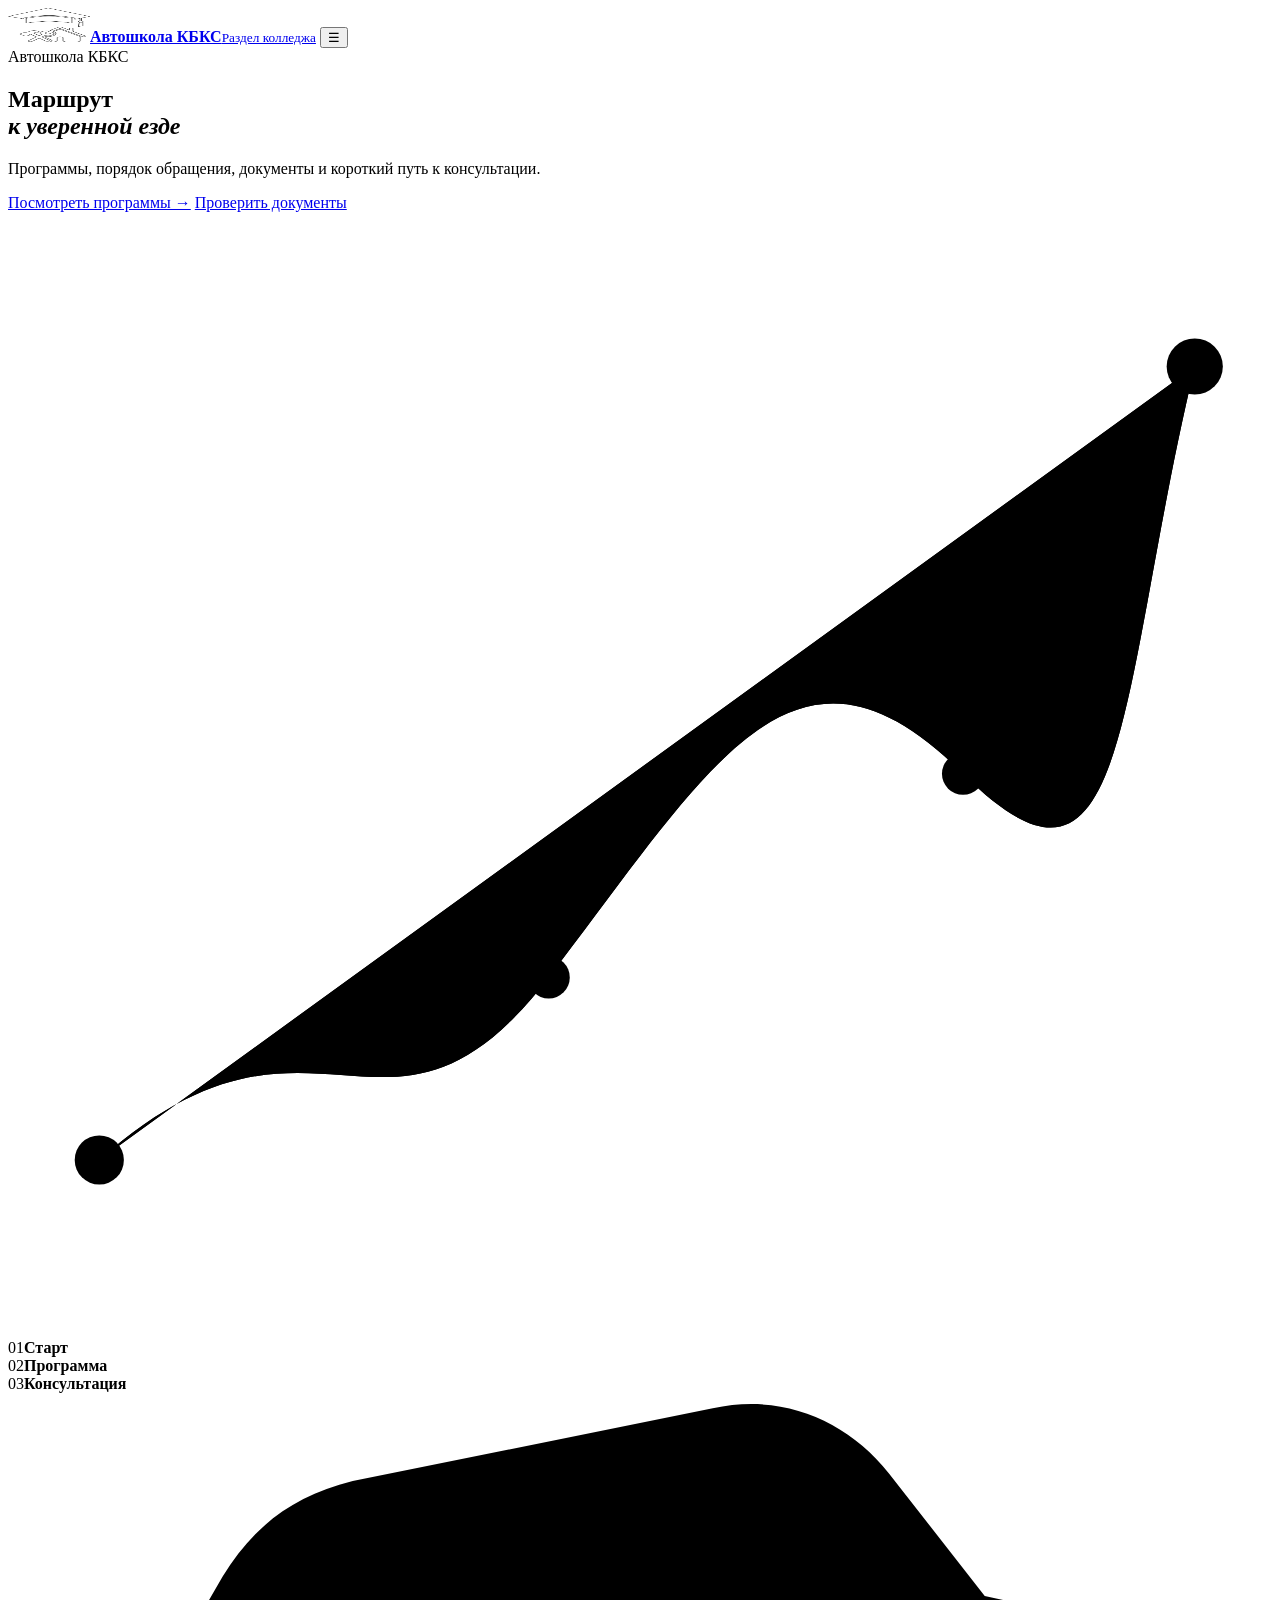
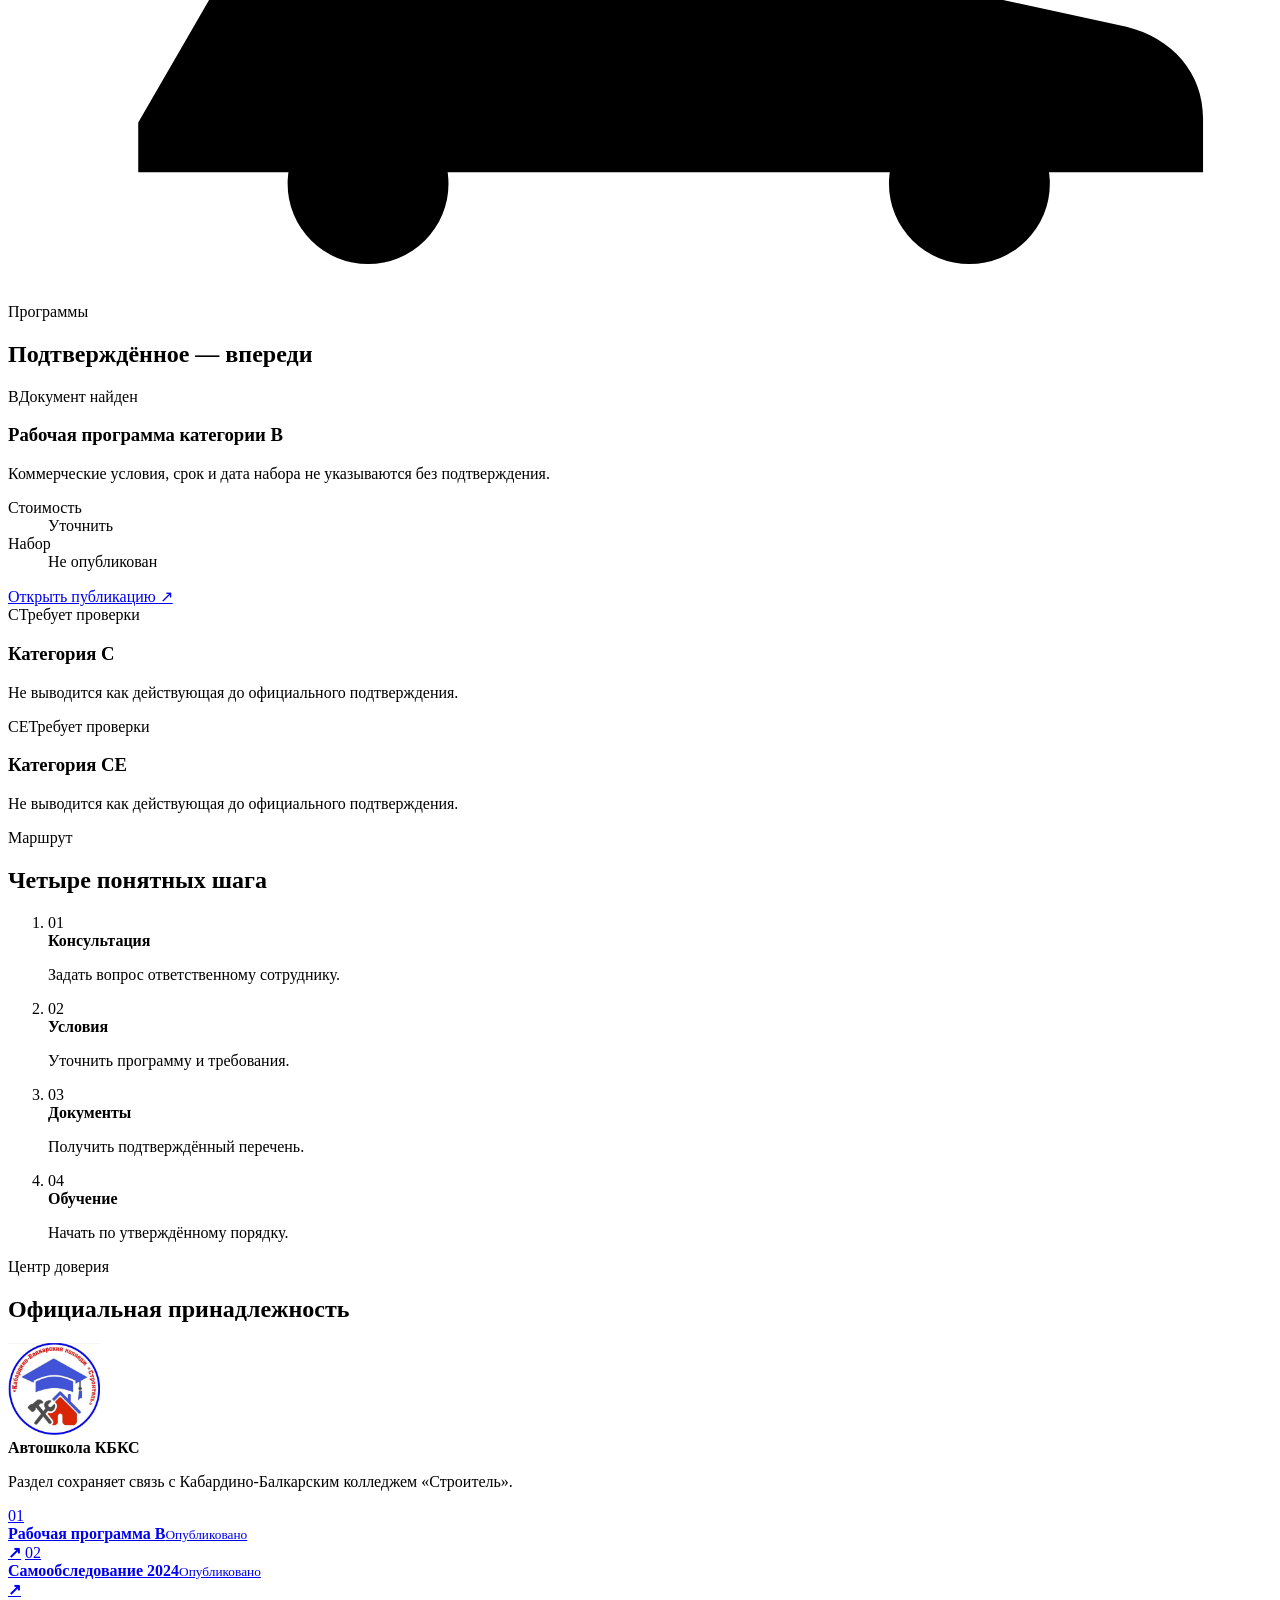
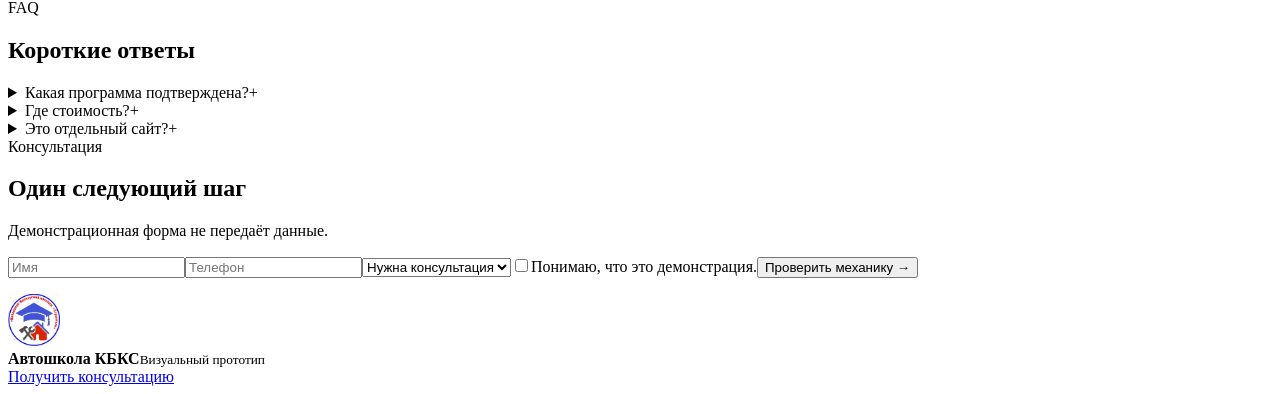
==== docs/concept-v3/mobile.html @ a7b74228 "Add dedicated mobile concept screen" ====
<!doctype html>
<html lang="ru">
<head>
  <meta charset="utf-8">
  <meta name="viewport" content="width=device-width, initial-scale=1">
  <meta name="theme-color" content="#f6f8fc">
  <title>Автошкола КБКС — мобильный экран</title>
  <link rel="icon" href="../assets/brand/kbks-symbol.png" type="image/png">
  <link rel="preconnect" href="https://fonts.googleapis.com">
  <link rel="preconnect" href="https://fonts.gstatic.com" crossorigin>
  <link href="https://fonts.googleapis.com/css2?family=Onest:wght@400;500;600;700;800&display=swap" rel="stylesheet">
  <link rel="stylesheet" href="./styles.css">
  <script src="./app.js" defer></script>
</head>
<body class="mobile-showcase">
  <div class="mobile-page" id="mobile-top">
    <header class="mobile-header">
      <a class="mobile-brand" href="#mobile-top"><img src="../assets/brand/kbks-symbol.png" alt="" width="82" height="34"><span><strong>Автошкола КБКС</strong><small>Раздел колледжа</small></span></a>
      <button class="mobile-menu" type="button" aria-label="Открыть меню" data-mobile-menu>☰</button>
    </header>

    <main>
      <section class="mobile-hero">
        <div class="eyebrow"><span></span> Автошкола КБКС</div>
        <h1>Маршрут<br><em>к уверенной езде</em></h1>
        <p>Программы, порядок обращения, документы и короткий путь к консультации.</p>
        <a class="button button--primary button--large button--full" href="#mobile-programs">Посмотреть программы →</a>
        <a class="mobile-text-link" href="#mobile-trust">Проверить документы</a>

        <div class="mobile-map" aria-label="Декоративная схема маршрута">
          <svg class="mobile-map__route" viewBox="0 0 360 320" aria-hidden="true">
            <path class="route-shadow" d="M26 270 C88 215 108 278 154 218 S224 112 272 160 S316 136 338 44"/>
            <path class="route-line" d="M26 270 C88 215 108 278 154 218 S224 112 272 160 S316 136 338 44"/>
            <circle cx="26" cy="270" r="7"/><circle cx="154" cy="218" r="6"/><circle cx="272" cy="160" r="6"/><circle cx="338" cy="44" r="8"/>
          </svg>
          <article class="mobile-note mobile-note--one"><span>01</span><strong>Старт</strong></article>
          <article class="mobile-note mobile-note--two"><span>02</span><strong>Программа</strong></article>
          <article class="mobile-note mobile-note--three"><span>03</span><strong>Консультация</strong></article>
          <div class="mobile-car"><svg viewBox="0 0 330 132"><path d="M34 86 56 48c8-13 18-21 34-25l94-19c18-4 35 3 46 17l25 32 37 8c12 3 20 12 20 24v14H34Z"/><path d="M75 48h135l-20-25c-6-7-14-10-23-8l-68 14c-10 2-18 8-24 19Z"/><circle cx="94" cy="102" r="21"/><circle cx="251" cy="102" r="21"/><path d="M115 102h115M34 86h40M270 86h42"/></svg></div>
        </div>
      </section>

      <section class="mobile-section" id="mobile-programs">
        <span class="kicker">Программы</span><h2>Подтверждённое — впереди</h2>
        <article class="mobile-program mobile-program--featured"><div><span class="program-code">B</span><span class="status status--ok">Документ найден</span></div><h3>Рабочая программа категории B</h3><p>Коммерческие условия, срок и дата набора не указываются без подтверждения.</p><dl><div><dt>Стоимость</dt><dd>Уточнить</dd></div><div><dt>Набор</dt><dd>Не опубликован</dd></div></dl><a href="https://kb-ks.ru/2024/12/24/%D0%B0%D0%B2%D1%82%D0%BE%D1%88%D0%BA%D0%BE%D0%BB%D0%B0/" target="_blank" rel="noopener noreferrer">Открыть публикацию ↗</a></article>
        <article class="mobile-program"><div><span class="program-code program-code--muted">C</span><span class="status status--pending">Требует проверки</span></div><h3>Категория C</h3><p>Не выводится как действующая до официального подтверждения.</p></article>
        <article class="mobile-program"><div><span class="program-code program-code--muted">CE</span><span class="status status--pending">Требует проверки</span></div><h3>Категория CE</h3><p>Не выводится как действующая до официального подтверждения.</p></article>
      </section>

      <section class="mobile-section mobile-route" id="mobile-route">
        <span class="kicker">Маршрут</span><h2>Четыре понятных шага</h2>
        <ol><li><span>01</span><div><strong>Консультация</strong><p>Задать вопрос ответственному сотруднику.</p></div></li><li><span>02</span><div><strong>Условия</strong><p>Уточнить программу и требования.</p></div></li><li><span>03</span><div><strong>Документы</strong><p>Получить подтверждённый перечень.</p></div></li><li><span>04</span><div><strong>Обучение</strong><p>Начать по утверждённому порядку.</p></div></li></ol>
      </section>

      <section class="mobile-section" id="mobile-trust">
        <span class="kicker">Центр доверия</span><h2>Официальная принадлежность</h2>
        <article class="mobile-identity"><img src="../assets/brand/kbks-emblem.png" alt="Эмблема колледжа" width="92" height="92"><div><strong>Автошкола КБКС</strong><p>Раздел сохраняет связь с Кабардино-Балкарским колледжем «Строитель».</p></div></article>
        <a class="mobile-document" href="https://kb-ks.ru/2024/12/24/%D0%B0%D0%B2%D1%82%D0%BE%D1%88%D0%BA%D0%BE%D0%BB%D0%B0/" target="_blank" rel="noopener noreferrer"><span>01</span><div><strong>Рабочая программа B</strong><small>Опубликовано</small></div><b>↗</b></a>
        <a class="mobile-document" href="https://kb-ks.ru/2024/12/24/%D0%B0%D0%B2%D1%82%D0%BE%D1%88%D0%BA%D0%BE%D0%BB%D0%B0/" target="_blank" rel="noopener noreferrer"><span>02</span><div><strong>Самообследование 2024</strong><small>Опубликовано</small></div><b>↗</b></a>
      </section>

      <section class="mobile-section mobile-faq"><span class="kicker">FAQ</span><h2>Короткие ответы</h2><details><summary>Какая программа подтверждена?<span>+</span></summary><p>Публично найдена рабочая программа категории B.</p></details><details><summary>Где стоимость?<span>+</span></summary><p>Она появится после официального подтверждения.</p></details><details><summary>Это отдельный сайт?<span>+</span></summary><p>Нет, раздел проектируется внутри kb-ks.ru.</p></details></section>

      <section class="mobile-contact" id="mobile-contact"><span class="kicker kicker--light">Консультация</span><h2>Один следующий шаг</h2><p>Демонстрационная форма не передаёт данные.</p><form data-demo-form><input type="text" placeholder="Имя" required><input type="tel" placeholder="Телефон" required><select><option>Нужна консультация</option><option>Категория B</option></select><label class="consent"><input type="checkbox" required><span>Понимаю, что это демонстрация.</span></label><button class="button button--white button--full" type="submit">Проверить механику →</button><p class="form-message" data-form-message></p></form></section>
    </main>

    <footer class="mobile-footer"><img src="../assets/brand/kbks-emblem.png" alt="" width="52" height="52"><div><strong>Автошкола КБКС</strong><small>Визуальный прототип</small></div></footer>
    <a class="mobile-sticky-cta" href="#mobile-contact">Получить консультацию</a>
  </div>
</body>
</html>
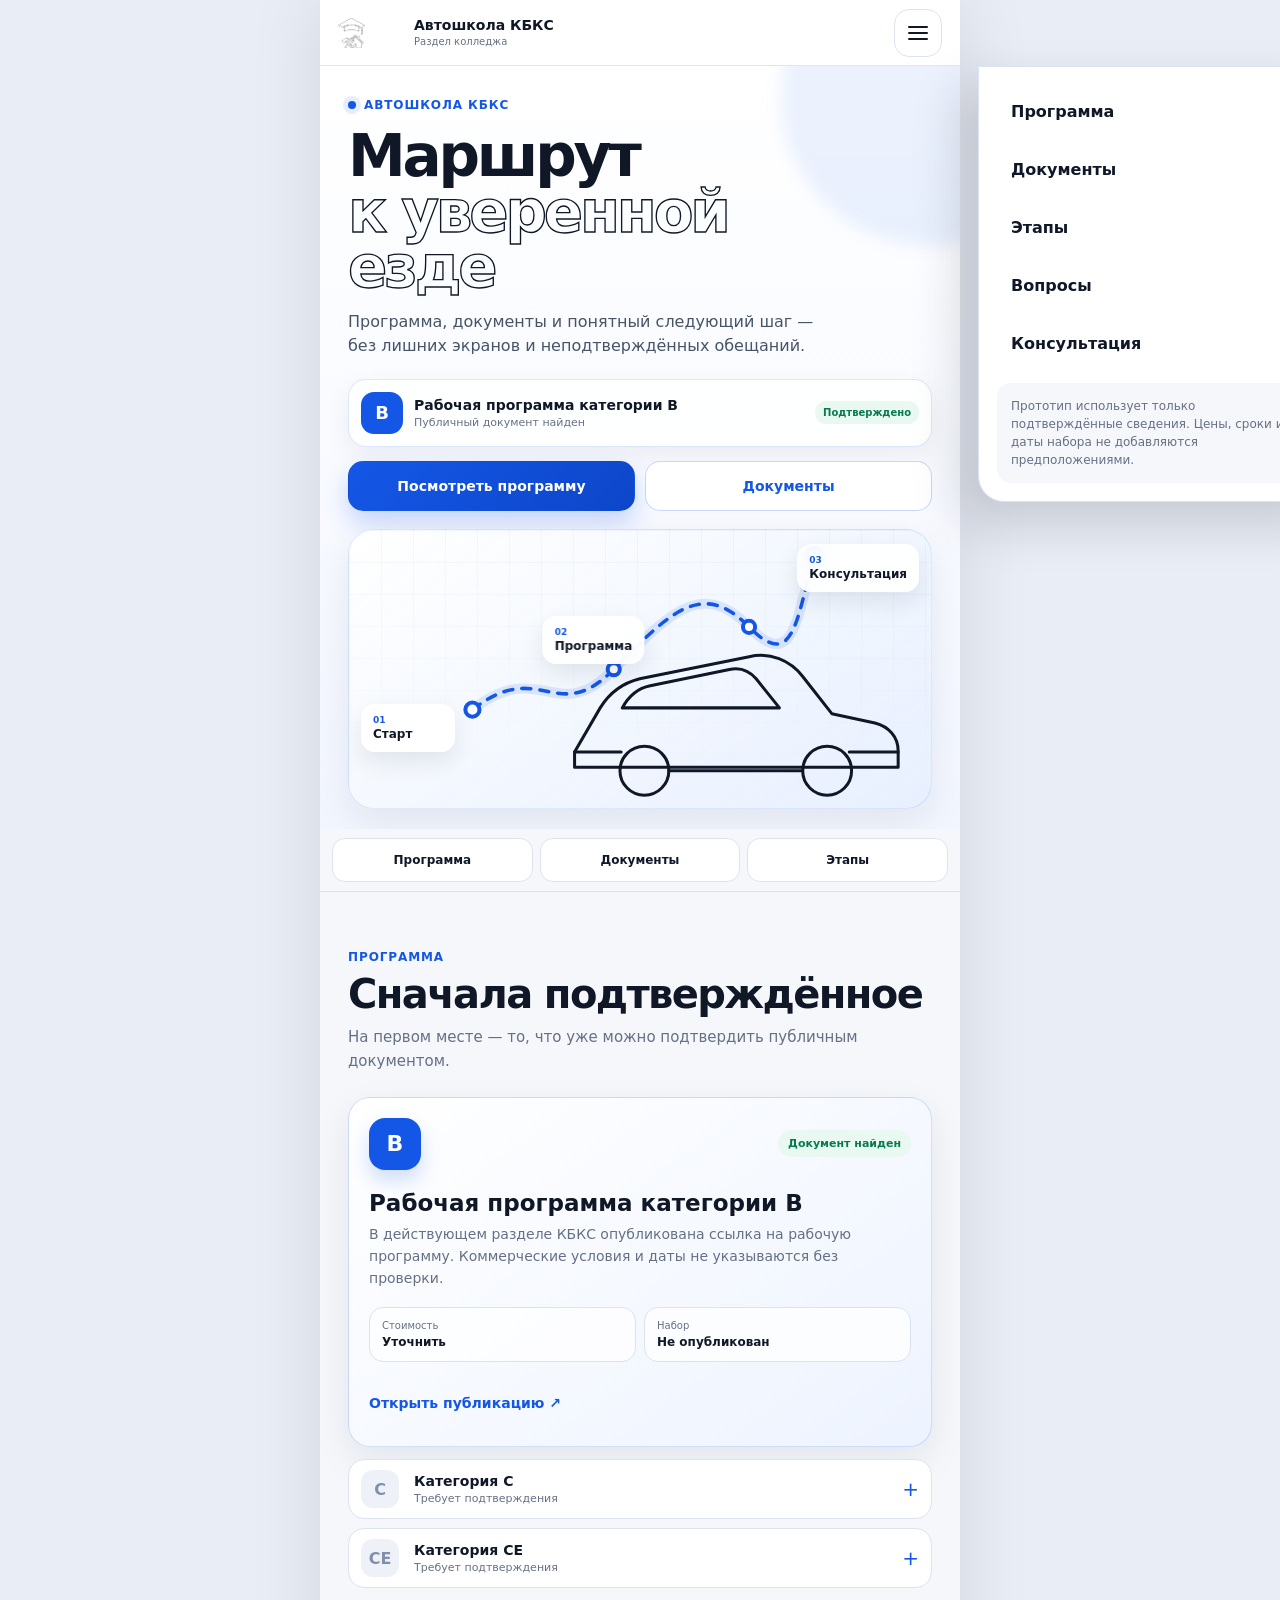
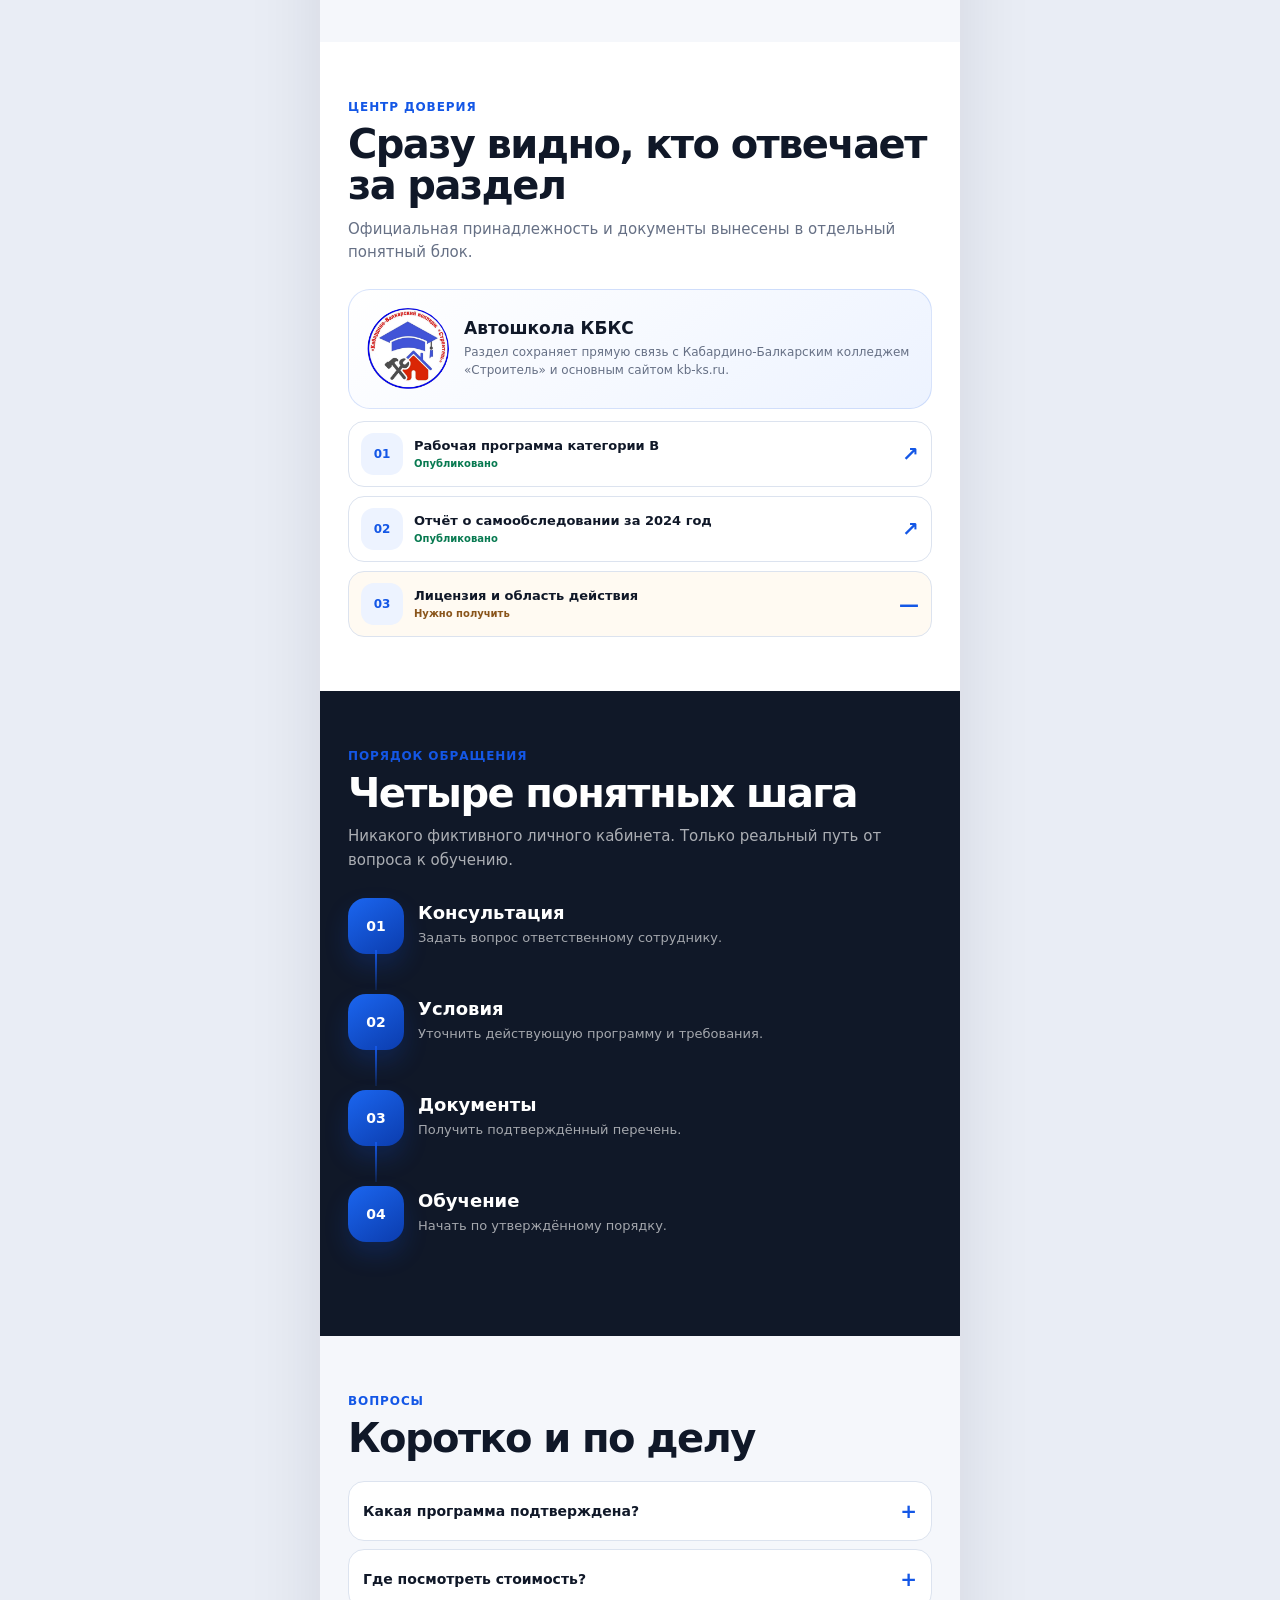
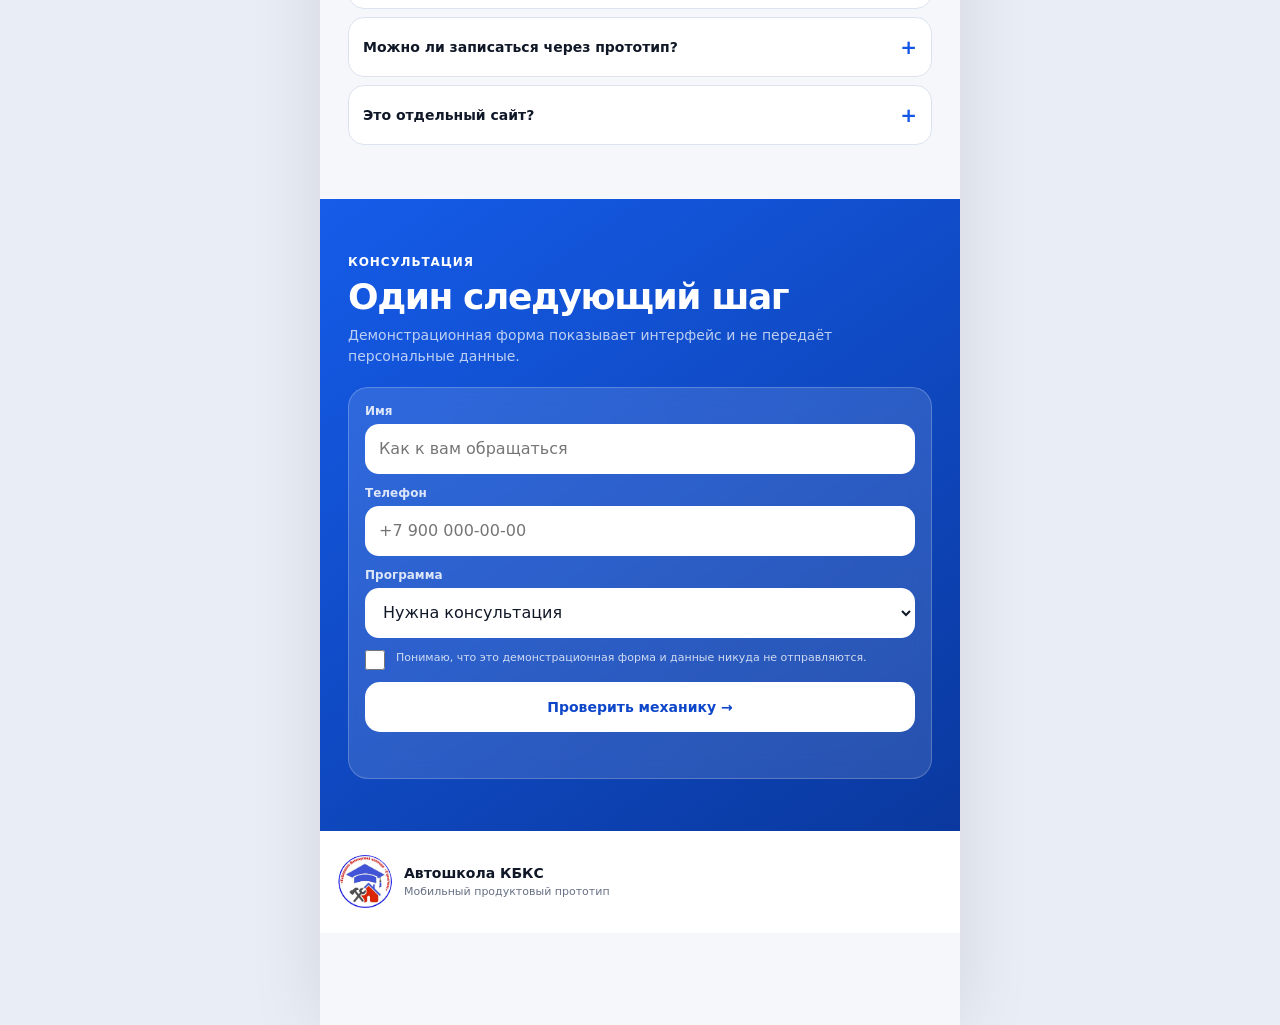
==== commit 18213efb: "Rebuild mobile screen as primary user experience" ====
--- a/docs/concept-v3/mobile.html
+++ b/docs/concept-v3/mobile.html
@@ -2,70 +2,247 @@
 <html lang="ru">
 <head>
   <meta charset="utf-8">
-  <meta name="viewport" content="width=device-width, initial-scale=1">
-  <meta name="theme-color" content="#f6f8fc">
-  <title>Автошкола КБКС — мобильный экран</title>
+  <meta name="viewport" content="width=device-width, initial-scale=1, viewport-fit=cover">
+  <meta name="theme-color" content="#ffffff">
+  <meta name="description" content="Мобильный концепт раздела Автошкола КБКС: программа категории B, документы и путь к консультации.">
+  <title>Автошкола КБКС — мобильная версия</title>
   <link rel="icon" href="../assets/brand/kbks-symbol.png" type="image/png">
   <link rel="preconnect" href="https://fonts.googleapis.com">
   <link rel="preconnect" href="https://fonts.gstatic.com" crossorigin>
   <link href="https://fonts.googleapis.com/css2?family=Onest:wght@400;500;600;700;800&display=swap" rel="stylesheet">
-  <link rel="stylesheet" href="./styles.css">
-  <script src="./app.js" defer></script>
+  <link rel="stylesheet" href="./mobile-first.css">
+  <script src="./mobile-first.js" defer></script>
 </head>
 <body class="mobile-showcase">
-  <div class="mobile-page" id="mobile-top">
-    <header class="mobile-header">
-      <a class="mobile-brand" href="#mobile-top"><img src="../assets/brand/kbks-symbol.png" alt="" width="82" height="34"><span><strong>Автошкола КБКС</strong><small>Раздел колледжа</small></span></a>
-      <button class="mobile-menu" type="button" aria-label="Открыть меню" data-mobile-menu>☰</button>
+  <a class="mf-skip" href="#mf-content">Перейти к содержанию</a>
+
+  <div class="mf-shell" id="mf-top">
+    <header class="mf-header">
+      <a class="mf-brand" href="#mf-top" aria-label="Автошкола КБКС — наверх">
+        <img src="../assets/brand/kbks-symbol.png" alt="" width="66" height="30">
+        <span>
+          <strong>Автошкола КБКС</strong>
+          <small>Раздел колледжа</small>
+        </span>
+      </a>
+
+      <button class="mf-menu-button" type="button" aria-expanded="false" aria-controls="mf-drawer" aria-label="Открыть меню" data-mf-menu-button>
+        <i aria-hidden="true"></i>
+      </button>
     </header>
 
-    <main>
-      <section class="mobile-hero">
-        <div class="eyebrow"><span></span> Автошкола КБКС</div>
-        <h1>Маршрут<br><em>к уверенной езде</em></h1>
-        <p>Программы, порядок обращения, документы и короткий путь к консультации.</p>
-        <a class="button button--primary button--large button--full" href="#mobile-programs">Посмотреть программы →</a>
-        <a class="mobile-text-link" href="#mobile-trust">Проверить документы</a>
-
-        <div class="mobile-map" aria-label="Декоративная схема маршрута">
-          <svg class="mobile-map__route" viewBox="0 0 360 320" aria-hidden="true">
-            <path class="route-shadow" d="M26 270 C88 215 108 278 154 218 S224 112 272 160 S316 136 338 44"/>
-            <path class="route-line" d="M26 270 C88 215 108 278 154 218 S224 112 272 160 S316 136 338 44"/>
-            <circle cx="26" cy="270" r="7"/><circle cx="154" cy="218" r="6"/><circle cx="272" cy="160" r="6"/><circle cx="338" cy="44" r="8"/>
+    <div class="mf-drawer-backdrop" data-mf-backdrop></div>
+    <aside class="mf-drawer" id="mf-drawer" aria-hidden="true" data-mf-drawer>
+      <nav aria-label="Навигация мобильной версии">
+        <a href="#mf-programs">Программа</a>
+        <a href="#mf-trust">Документы</a>
+        <a href="#mf-route">Этапы</a>
+        <a href="#mf-faq">Вопросы</a>
+        <a href="#mf-contact">Консультация</a>
+      </nav>
+      <p class="mf-drawer__note">Прототип использует только подтверждённые сведения. Цены, сроки и даты набора не добавляются предположениями.</p>
+    </aside>
+
+    <main class="mf-main" id="mf-content">
+      <section class="mf-hero" aria-labelledby="mf-hero-title" data-mf-hero>
+        <div class="mf-eyebrow">Автошкола КБКС</div>
+        <h1 id="mf-hero-title">Маршрут<br><span>к уверенной езде</span></h1>
+        <p class="mf-hero__lead">Программа, документы и понятный следующий шаг — без лишних экранов и неподтверждённых обещаний.</p>
+
+        <article class="mf-confirmed" aria-label="Подтверждённая программа">
+          <span class="mf-confirmed__code">B</span>
+          <div>
+            <strong>Рабочая программа категории B</strong>
+            <small>Публичный документ найден</small>
+          </div>
+          <span class="mf-confirmed__status">Подтверждено</span>
+        </article>
+
+        <div class="mf-actions">
+          <a class="mf-button mf-button--primary" href="#mf-programs">Посмотреть программу</a>
+          <a class="mf-button mf-button--secondary" href="#mf-trust">Документы</a>
+        </div>
+
+        <div class="mf-visual" aria-label="Декоративная схема маршрута">
+          <svg class="mf-visual__route" viewBox="0 0 380 210" role="img" aria-label="Маршрут от старта к консультации">
+            <path class="mf-route-shadow" d="M24 174 C92 121 107 192 164 134 S252 45 298 92 S345 79 363 22"/>
+            <path class="mf-route-line" d="M24 174 C92 121 107 192 164 134 S252 45 298 92 S345 79 363 22"/>
+            <circle cx="24" cy="174" r="7"/>
+            <circle cx="164" cy="134" r="6"/>
+            <circle cx="298" cy="92" r="6"/>
+            <circle cx="363" cy="22" r="8"/>
           </svg>
-          <article class="mobile-note mobile-note--one"><span>01</span><strong>Старт</strong></article>
-          <article class="mobile-note mobile-note--two"><span>02</span><strong>Программа</strong></article>
-          <article class="mobile-note mobile-note--three"><span>03</span><strong>Консультация</strong></article>
-          <div class="mobile-car"><svg viewBox="0 0 330 132"><path d="M34 86 56 48c8-13 18-21 34-25l94-19c18-4 35 3 46 17l25 32 37 8c12 3 20 12 20 24v14H34Z"/><path d="M75 48h135l-20-25c-6-7-14-10-23-8l-68 14c-10 2-18 8-24 19Z"/><circle cx="94" cy="102" r="21"/><circle cx="251" cy="102" r="21"/><path d="M115 102h115M34 86h40M270 86h42"/></svg></div>
-        </div>
-      </section>
-
-      <section class="mobile-section" id="mobile-programs">
-        <span class="kicker">Программы</span><h2>Подтверждённое — впереди</h2>
-        <article class="mobile-program mobile-program--featured"><div><span class="program-code">B</span><span class="status status--ok">Документ найден</span></div><h3>Рабочая программа категории B</h3><p>Коммерческие условия, срок и дата набора не указываются без подтверждения.</p><dl><div><dt>Стоимость</dt><dd>Уточнить</dd></div><div><dt>Набор</dt><dd>Не опубликован</dd></div></dl><a href="https://kb-ks.ru/2024/12/24/%D0%B0%D0%B2%D1%82%D0%BE%D1%88%D0%BA%D0%BE%D0%BB%D0%B0/" target="_blank" rel="noopener noreferrer">Открыть публикацию ↗</a></article>
-        <article class="mobile-program"><div><span class="program-code program-code--muted">C</span><span class="status status--pending">Требует проверки</span></div><h3>Категория C</h3><p>Не выводится как действующая до официального подтверждения.</p></article>
-        <article class="mobile-program"><div><span class="program-code program-code--muted">CE</span><span class="status status--pending">Требует проверки</span></div><h3>Категория CE</h3><p>Не выводится как действующая до официального подтверждения.</p></article>
-      </section>
-
-      <section class="mobile-section mobile-route" id="mobile-route">
-        <span class="kicker">Маршрут</span><h2>Четыре понятных шага</h2>
-        <ol><li><span>01</span><div><strong>Консультация</strong><p>Задать вопрос ответственному сотруднику.</p></div></li><li><span>02</span><div><strong>Условия</strong><p>Уточнить программу и требования.</p></div></li><li><span>03</span><div><strong>Документы</strong><p>Получить подтверждённый перечень.</p></div></li><li><span>04</span><div><strong>Обучение</strong><p>Начать по утверждённому порядку.</p></div></li></ol>
-      </section>
-
-      <section class="mobile-section" id="mobile-trust">
-        <span class="kicker">Центр доверия</span><h2>Официальная принадлежность</h2>
-        <article class="mobile-identity"><img src="../assets/brand/kbks-emblem.png" alt="Эмблема колледжа" width="92" height="92"><div><strong>Автошкола КБКС</strong><p>Раздел сохраняет связь с Кабардино-Балкарским колледжем «Строитель».</p></div></article>
-        <a class="mobile-document" href="https://kb-ks.ru/2024/12/24/%D0%B0%D0%B2%D1%82%D0%BE%D1%88%D0%BA%D0%BE%D0%BB%D0%B0/" target="_blank" rel="noopener noreferrer"><span>01</span><div><strong>Рабочая программа B</strong><small>Опубликовано</small></div><b>↗</b></a>
-        <a class="mobile-document" href="https://kb-ks.ru/2024/12/24/%D0%B0%D0%B2%D1%82%D0%BE%D1%88%D0%BA%D0%BE%D0%BB%D0%B0/" target="_blank" rel="noopener noreferrer"><span>02</span><div><strong>Самообследование 2024</strong><small>Опубликовано</small></div><b>↗</b></a>
-      </section>
-
-      <section class="mobile-section mobile-faq"><span class="kicker">FAQ</span><h2>Короткие ответы</h2><details><summary>Какая программа подтверждена?<span>+</span></summary><p>Публично найдена рабочая программа категории B.</p></details><details><summary>Где стоимость?<span>+</span></summary><p>Она появится после официального подтверждения.</p></details><details><summary>Это отдельный сайт?<span>+</span></summary><p>Нет, раздел проектируется внутри kb-ks.ru.</p></details></section>
-
-      <section class="mobile-contact" id="mobile-contact"><span class="kicker kicker--light">Консультация</span><h2>Один следующий шаг</h2><p>Демонстрационная форма не передаёт данные.</p><form data-demo-form><input type="text" placeholder="Имя" required><input type="tel" placeholder="Телефон" required><select><option>Нужна консультация</option><option>Категория B</option></select><label class="consent"><input type="checkbox" required><span>Понимаю, что это демонстрация.</span></label><button class="button button--white button--full" type="submit">Проверить механику →</button><p class="form-message" data-form-message></p></form></section>
+
+          <article class="mf-note mf-note--one"><span>01</span><strong>Старт</strong></article>
+          <article class="mf-note mf-note--two"><span>02</span><strong>Программа</strong></article>
+          <article class="mf-note mf-note--three"><span>03</span><strong>Консультация</strong></article>
+
+          <div class="mf-car" aria-label="Декоративный силуэт автомобиля, не изображение реального автопарка">
+            <svg viewBox="0 0 330 132" role="img">
+              <path d="M34 86 56 48c8-13 18-21 34-25l94-19c18-4 35 3 46 17l25 32 37 8c12 3 20 12 20 24v14H34Z"/>
+              <path d="M75 48h135l-20-25c-6-7-14-10-23-8l-68 14c-10 2-18 8-24 19Z"/>
+              <circle cx="94" cy="102" r="21"/>
+              <circle cx="251" cy="102" r="21"/>
+              <path d="M115 102h115M34 86h40M270 86h42"/>
+            </svg>
+          </div>
+        </div>
+      </section>
+
+      <nav class="mf-quick-nav" aria-label="Быстрые разделы">
+        <a href="#mf-programs">Программа</a>
+        <a href="#mf-trust">Документы</a>
+        <a href="#mf-route">Этапы</a>
+      </nav>
+
+      <section class="mf-section" id="mf-programs" aria-labelledby="mf-programs-title">
+        <span class="mf-kicker">Программа</span>
+        <h2 id="mf-programs-title">Сначала подтверждённое</h2>
+        <p class="mf-section__intro">На первом месте — то, что уже можно подтвердить публичным документом.</p>
+
+        <article class="mf-program-card">
+          <div class="mf-program-card__top">
+            <span class="mf-program-code">B</span>
+            <span class="mf-status mf-status--ok">Документ найден</span>
+          </div>
+          <h3>Рабочая программа категории B</h3>
+          <p>В действующем разделе КБКС опубликована ссылка на рабочую программу. Коммерческие условия и даты не указываются без проверки.</p>
+
+          <div class="mf-facts">
+            <div><span>Стоимость</span><strong>Уточнить</strong></div>
+            <div><span>Набор</span><strong>Не опубликован</strong></div>
+          </div>
+
+          <a class="mf-text-link" href="https://kb-ks.ru/2024/12/24/%D0%B0%D0%B2%D1%82%D0%BE%D1%88%D0%BA%D0%BE%D0%BB%D0%B0/" target="_blank" rel="noopener noreferrer">Открыть публикацию&nbsp;↗</a>
+        </article>
+
+        <div class="mf-pending-list" aria-label="Категории, требующие подтверждения">
+          <details>
+            <summary>
+              <b>C</b>
+              <span><strong>Категория C</strong><small>Требует подтверждения</small></span>
+            </summary>
+            <p>Не выводится как действующая программа до официальной проверки.</p>
+          </details>
+          <details>
+            <summary>
+              <b>CE</b>
+              <span><strong>Категория CE</strong><small>Требует подтверждения</small></span>
+            </summary>
+            <p>Не выводится как действующая программа до официальной проверки.</p>
+          </details>
+        </div>
+      </section>
+
+      <section class="mf-section mf-section--white" id="mf-trust" aria-labelledby="mf-trust-title">
+        <span class="mf-kicker">Центр доверия</span>
+        <h2 id="mf-trust-title">Сразу видно, кто отвечает за раздел</h2>
+        <p class="mf-section__intro">Официальная принадлежность и документы вынесены в отдельный понятный блок.</p>
+
+        <article class="mf-identity">
+          <img src="../assets/brand/kbks-emblem.png" alt="Эмблема Кабардино-Балкарского колледжа «Строитель»" width="82" height="82">
+          <div>
+            <strong>Автошкола КБКС</strong>
+            <p>Раздел сохраняет прямую связь с Кабардино-Балкарским колледжем «Строитель» и основным сайтом kb-ks.ru.</p>
+          </div>
+        </article>
+
+        <div class="mf-documents">
+          <a class="mf-document" href="https://kb-ks.ru/2024/12/24/%D0%B0%D0%B2%D1%82%D0%BE%D1%88%D0%BA%D0%BE%D0%BB%D0%B0/" target="_blank" rel="noopener noreferrer">
+            <span>01</span>
+            <div><strong>Рабочая программа категории B</strong><small>Опубликовано</small></div>
+            <b>↗</b>
+          </a>
+          <a class="mf-document" href="https://kb-ks.ru/2024/12/24/%D0%B0%D0%B2%D1%82%D0%BE%D1%88%D0%BA%D0%BE%D0%BB%D0%B0/" target="_blank" rel="noopener noreferrer">
+            <span>02</span>
+            <div><strong>Отчёт о самообследовании за 2024 год</strong><small>Опубликовано</small></div>
+            <b>↗</b>
+          </a>
+          <article class="mf-document mf-document--pending">
+            <span>03</span>
+            <div><strong>Лицензия и область действия</strong><small>Нужно получить</small></div>
+            <b>—</b>
+          </article>
+        </div>
+      </section>
+
+      <section class="mf-section mf-section--dark" id="mf-route" aria-labelledby="mf-route-title">
+        <span class="mf-kicker">Порядок обращения</span>
+        <h2 id="mf-route-title">Четыре понятных шага</h2>
+        <p class="mf-section__intro">Никакого фиктивного личного кабинета. Только реальный путь от вопроса к обучению.</p>
+
+        <ol class="mf-steps">
+          <li><span>01</span><div><strong>Консультация</strong><p>Задать вопрос ответственному сотруднику.</p></div></li>
+          <li><span>02</span><div><strong>Условия</strong><p>Уточнить действующую программу и требования.</p></div></li>
+          <li><span>03</span><div><strong>Документы</strong><p>Получить подтверждённый перечень.</p></div></li>
+          <li><span>04</span><div><strong>Обучение</strong><p>Начать по утверждённому порядку.</p></div></li>
+        </ol>
+      </section>
+
+      <section class="mf-section" id="mf-faq" aria-labelledby="mf-faq-title">
+        <span class="mf-kicker">Вопросы</span>
+        <h2 id="mf-faq-title">Коротко и по делу</h2>
+
+        <div class="mf-faq">
+          <details>
+            <summary>Какая программа подтверждена?</summary>
+            <p>На публичной странице найдена рабочая программа категории B.</p>
+          </details>
+          <details>
+            <summary>Где посмотреть стоимость?</summary>
+            <p>Она появится только после подтверждения ответственным сотрудником или бухгалтерией.</p>
+          </details>
+          <details>
+            <summary>Можно ли записаться через прототип?</summary>
+            <p>Нет. Сейчас форма показывает только будущую механику интерфейса.</p>
+          </details>
+          <details>
+            <summary>Это отдельный сайт?</summary>
+            <p>Нет. Раздел проектируется внутри kb-ks.ru и сохраняет принадлежность КБКС.</p>
+          </details>
+        </div>
+      </section>
+
+      <section class="mf-contact" id="mf-contact" aria-labelledby="mf-contact-title">
+        <span class="mf-kicker" style="color:#fff">Консультация</span>
+        <h2 id="mf-contact-title">Один следующий шаг</h2>
+        <p>Демонстрационная форма показывает интерфейс и не передаёт персональные данные.</p>
+
+        <form class="mf-form" data-mf-form novalidate>
+          <div class="mf-field">
+            <label for="mf-name">Имя</label>
+            <input id="mf-name" name="name" type="text" autocomplete="name" placeholder="Как к вам обращаться" required>
+          </div>
+          <div class="mf-field">
+            <label for="mf-phone">Телефон</label>
+            <input id="mf-phone" name="phone" type="tel" inputmode="tel" autocomplete="tel" placeholder="+7 900 000-00-00" required>
+          </div>
+          <div class="mf-field">
+            <label for="mf-program">Программа</label>
+            <select id="mf-program" name="program">
+              <option value="consultation">Нужна консультация</option>
+              <option value="b">Категория B</option>
+            </select>
+          </div>
+          <label class="mf-consent">
+            <input type="checkbox" required>
+            <span>Понимаю, что это демонстрационная форма и данные никуда не отправляются.</span>
+          </label>
+          <button class="mf-button mf-button--light mf-button--full" type="submit">Проверить механику&nbsp;→</button>
+          <p class="mf-form-message" role="status" aria-live="polite" data-mf-form-message></p>
+        </form>
+      </section>
     </main>
 
-    <footer class="mobile-footer"><img src="../assets/brand/kbks-emblem.png" alt="" width="52" height="52"><div><strong>Автошкола КБКС</strong><small>Визуальный прототип</small></div></footer>
-    <a class="mobile-sticky-cta" href="#mobile-contact">Получить консультацию</a>
+    <footer class="mf-footer">
+      <img src="../assets/brand/kbks-emblem.png" alt="" width="54" height="54">
+      <div>
+        <strong>Автошкола КБКС</strong>
+        <small>Мобильный продуктовый прототип</small>
+      </div>
+    </footer>
+
+    <a class="mf-sticky-cta is-hidden" href="#mf-contact" data-mf-sticky-cta>Получить консультацию</a>
   </div>
 </body>
 </html>
--- a/docs/concept-v3/mobile-first.css
+++ b/docs/concept-v3/mobile-first.css
@@ -0,0 +1,518 @@
+:root {
+  --mf-blue: #1457e6;
+  --mf-blue-deep: #0d46c9;
+  --mf-blue-soft: #edf3ff;
+  --mf-ink: #101828;
+  --mf-muted: #667085;
+  --mf-line: #dce3ef;
+  --mf-bg: #f5f7fb;
+  --mf-surface: #ffffff;
+  --mf-ok: #087a51;
+  --mf-ok-bg: #e9f8f1;
+  --mf-warning: #8a551b;
+  --mf-warning-bg: #fff4df;
+  --mf-radius: 22px;
+  --mf-shadow: 0 14px 38px rgba(16, 24, 40, .08);
+}
+
+* { box-sizing: border-box; }
+html { scroll-behavior: smooth; scroll-padding-top: 126px; }
+body.mobile-showcase {
+  margin: 0;
+  color: var(--mf-ink);
+  background: #e9edf5;
+  font-family: Onest, system-ui, -apple-system, BlinkMacSystemFont, "Segoe UI", sans-serif;
+  -webkit-font-smoothing: antialiased;
+}
+body.mf-menu-open { overflow: hidden; }
+a { color: inherit; text-decoration: none; }
+button, input, select { font: inherit; }
+button { color: inherit; }
+img, svg { display: block; max-width: 100%; }
+
+.mf-skip {
+  position: fixed;
+  z-index: 300;
+  top: -100px;
+  left: 16px;
+  padding: 12px 16px;
+  border-radius: 12px;
+  background: #fff;
+  box-shadow: var(--mf-shadow);
+}
+.mf-skip:focus { top: 16px; }
+
+.mf-shell {
+  position: relative;
+  width: min(100%, 640px);
+  min-height: 100vh;
+  margin-inline: auto;
+  padding-bottom: calc(92px + env(safe-area-inset-bottom));
+  overflow: clip;
+  background: var(--mf-bg);
+  box-shadow: 0 0 70px rgba(16, 24, 40, .10);
+}
+
+.mf-header {
+  position: sticky;
+  z-index: 120;
+  top: 0;
+  display: flex;
+  min-height: 66px;
+  align-items: center;
+  justify-content: space-between;
+  gap: 16px;
+  padding: env(safe-area-inset-top) 18px 0;
+  border-bottom: 1px solid rgba(220, 227, 239, .88);
+  background: rgba(255, 255, 255, .93);
+  backdrop-filter: blur(18px);
+}
+.mf-brand {
+  display: inline-flex;
+  min-width: 0;
+  align-items: center;
+  gap: 10px;
+}
+.mf-brand img {
+  width: 66px;
+  height: 30px;
+  flex: 0 0 auto;
+  object-fit: contain;
+  object-position: left center;
+}
+.mf-brand span { display: grid; min-width: 0; line-height: 1.08; }
+.mf-brand strong { font-size: 14px; white-space: nowrap; }
+.mf-brand small { margin-top: 4px; color: var(--mf-muted); font-size: 10px; }
+.mf-menu-button {
+  position: relative;
+  display: grid;
+  width: 48px;
+  height: 48px;
+  flex: 0 0 48px;
+  place-items: center;
+  border: 1px solid var(--mf-line);
+  border-radius: 15px;
+  background: #fff;
+  cursor: pointer;
+}
+.mf-menu-button i,
+.mf-menu-button::before,
+.mf-menu-button::after {
+  position: absolute;
+  width: 20px;
+  height: 2px;
+  border-radius: 999px;
+  background: var(--mf-ink);
+  transition: transform .2s ease, opacity .2s ease;
+  content: "";
+}
+.mf-menu-button::before { transform: translateY(-6px); }
+.mf-menu-button::after { transform: translateY(6px); }
+.mf-menu-button[aria-expanded="true"] i { opacity: 0; }
+.mf-menu-button[aria-expanded="true"]::before { transform: rotate(45deg); }
+.mf-menu-button[aria-expanded="true"]::after { transform: rotate(-45deg); }
+
+.mf-drawer-backdrop {
+  position: fixed;
+  z-index: 125;
+  inset: 0;
+  visibility: hidden;
+  background: rgba(5, 13, 31, .34);
+  opacity: 0;
+  transition: opacity .2s ease, visibility .2s ease;
+}
+.mf-drawer {
+  position: fixed;
+  z-index: 130;
+  top: calc(66px + env(safe-area-inset-top));
+  right: max(0px, calc((100vw - 640px) / 2));
+  width: min(88vw, 360px);
+  max-height: calc(100vh - 78px - env(safe-area-inset-top));
+  padding: 18px;
+  border: 1px solid var(--mf-line);
+  border-radius: 0 0 0 26px;
+  background: #fff;
+  box-shadow: -18px 22px 50px rgba(16, 24, 40, .16);
+  transform: translateX(105%);
+  transition: transform .24s ease;
+}
+.mf-drawer.is-open { transform: translateX(0); }
+.mf-drawer-backdrop.is-open { visibility: visible; opacity: 1; }
+.mf-drawer nav { display: grid; gap: 6px; }
+.mf-drawer nav a {
+  display: flex;
+  min-height: 52px;
+  align-items: center;
+  justify-content: space-between;
+  padding: 0 14px;
+  border-radius: 14px;
+  font-weight: 650;
+}
+.mf-drawer nav a::after { color: var(--mf-blue); content: "→"; }
+.mf-drawer nav a:active { background: var(--mf-blue-soft); }
+.mf-drawer__note {
+  margin: 14px 0 0;
+  padding: 14px;
+  border-radius: 14px;
+  color: var(--mf-muted);
+  background: var(--mf-bg);
+  font-size: 12px;
+  line-height: 1.5;
+}
+
+.mf-main { display: block; }
+.mf-hero {
+  position: relative;
+  padding: 28px 18px 20px;
+  overflow: hidden;
+  background: linear-gradient(180deg, #fff 0%, #f2f6ff 100%);
+}
+.mf-hero::before {
+  position: absolute;
+  top: -120px;
+  right: -120px;
+  width: 300px;
+  height: 300px;
+  border-radius: 50%;
+  background: rgba(20, 87, 230, .08);
+  filter: blur(8px);
+  content: "";
+}
+.mf-eyebrow,
+.mf-kicker {
+  position: relative;
+  display: inline-flex;
+  align-items: center;
+  gap: 8px;
+  color: var(--mf-blue);
+  font-size: 12px;
+  font-weight: 750;
+  letter-spacing: .075em;
+  text-transform: uppercase;
+}
+.mf-eyebrow::before {
+  width: 8px;
+  height: 8px;
+  border-radius: 50%;
+  background: var(--mf-blue);
+  box-shadow: 0 0 0 5px rgba(20, 87, 230, .10);
+  content: "";
+}
+.mf-hero h1 {
+  position: relative;
+  max-width: 520px;
+  margin: 16px 0 14px;
+  font-size: clamp(42px, 12.6vw, 58px);
+  line-height: .96;
+  letter-spacing: -.055em;
+}
+.mf-hero h1 span { color: transparent; -webkit-text-stroke: 1.35px var(--mf-ink); }
+.mf-hero__lead {
+  position: relative;
+  max-width: 490px;
+  margin: 0;
+  color: #475467;
+  font-size: 16px;
+  line-height: 1.52;
+}
+.mf-confirmed {
+  position: relative;
+  display: grid;
+  grid-template-columns: 42px minmax(0, 1fr) auto;
+  align-items: center;
+  gap: 11px;
+  margin: 20px 0 14px;
+  padding: 12px;
+  border: 1px solid rgba(20, 87, 230, .15);
+  border-radius: 18px;
+  background: rgba(255, 255, 255, .84);
+  box-shadow: 0 10px 28px rgba(16, 24, 40, .06);
+}
+.mf-confirmed__code {
+  display: grid;
+  width: 42px;
+  height: 42px;
+  place-items: center;
+  border-radius: 13px;
+  color: #fff;
+  background: var(--mf-blue);
+  font-size: 18px;
+  font-weight: 800;
+}
+.mf-confirmed strong { display: block; font-size: 14px; }
+.mf-confirmed small { display: block; margin-top: 3px; color: var(--mf-muted); font-size: 11px; }
+.mf-confirmed__status {
+  padding: 6px 8px;
+  border-radius: 999px;
+  color: var(--mf-ok);
+  background: var(--mf-ok-bg);
+  font-size: 10px;
+  font-weight: 750;
+  white-space: nowrap;
+}
+.mf-actions { position: relative; display: grid; grid-template-columns: 1fr 1fr; gap: 10px; }
+.mf-button {
+  display: inline-flex;
+  min-height: 50px;
+  align-items: center;
+  justify-content: center;
+  gap: 8px;
+  padding: 0 14px;
+  border: 1px solid transparent;
+  border-radius: 15px;
+  font-size: 14px;
+  font-weight: 700;
+  text-align: center;
+}
+.mf-button--primary {
+  color: #fff;
+  background: linear-gradient(135deg, var(--mf-blue), var(--mf-blue-deep));
+  box-shadow: 0 12px 24px rgba(20, 87, 230, .22);
+}
+.mf-button--secondary { color: var(--mf-blue); border-color: rgba(20, 87, 230, .24); background: #fff; }
+.mf-button--light { color: var(--mf-blue-deep); background: #fff; }
+.mf-button--full { width: 100%; }
+
+.mf-visual {
+  position: relative;
+  height: 250px;
+  margin-top: 18px;
+  border: 1px solid rgba(20, 87, 230, .12);
+  border-radius: 26px;
+  overflow: hidden;
+  background: linear-gradient(145deg, rgba(255, 255, 255, .94), rgba(229, 238, 255, .86));
+  box-shadow: var(--mf-shadow);
+}
+.mf-visual::before {
+  position: absolute;
+  inset: 0;
+  background-image: linear-gradient(rgba(20,87,230,.045) 1px, transparent 1px), linear-gradient(90deg, rgba(20,87,230,.045) 1px, transparent 1px);
+  background-size: 32px 32px;
+  mask-image: linear-gradient(to bottom, #000, transparent 96%);
+  content: "";
+}
+.mf-visual__route { position: absolute; inset: 4px 0 auto; width: 100%; height: 190px; }
+.mf-route-shadow, .mf-route-line { fill: none; stroke-linecap: round; }
+.mf-route-shadow { stroke: rgba(20, 87, 230, .12); stroke-width: 10; }
+.mf-route-line { stroke: var(--mf-blue); stroke-width: 3.5; stroke-dasharray: 9 9; animation: mfRoute 16s linear infinite; }
+.mf-visual__route circle { fill: #fff; stroke: var(--mf-blue); stroke-width: 4; }
+.mf-note {
+  position: absolute;
+  z-index: 2;
+  display: grid;
+  gap: 2px;
+  min-width: 94px;
+  padding: 10px 11px;
+  border: 1px solid rgba(255,255,255,.9);
+  border-radius: 14px;
+  background: rgba(255,255,255,.92);
+  box-shadow: 0 10px 24px rgba(16,24,40,.09);
+  backdrop-filter: blur(10px);
+}
+.mf-note span { color: var(--mf-blue); font-size: 9px; font-weight: 800; }
+.mf-note strong { font-size: 12px; }
+.mf-note--one { left: 12px; bottom: 56px; }
+.mf-note--two { left: 42%; top: 86px; transform: translateX(-50%); }
+.mf-note--three { right: 12px; top: 14px; }
+.mf-car {
+  position: absolute;
+  right: 12px;
+  bottom: 2px;
+  width: 71%;
+  color: var(--mf-ink);
+}
+.mf-car svg { fill: none; stroke: currentColor; stroke-width: 2.6; stroke-linecap: round; stroke-linejoin: round; }
+
+.mf-quick-nav {
+  position: sticky;
+  z-index: 100;
+  top: calc(66px + env(safe-area-inset-top));
+  display: grid;
+  grid-template-columns: repeat(3, 1fr);
+  gap: 7px;
+  padding: 9px 12px;
+  border-bottom: 1px solid var(--mf-line);
+  background: rgba(245,247,251,.94);
+  backdrop-filter: blur(14px);
+}
+.mf-quick-nav a {
+  display: grid;
+  min-height: 44px;
+  place-items: center;
+  border: 1px solid var(--mf-line);
+  border-radius: 13px;
+  background: #fff;
+  font-size: 12px;
+  font-weight: 700;
+}
+
+.mf-section { padding: 54px 18px; }
+.mf-section--white { background: #fff; }
+.mf-section--dark { color: #fff; background: var(--mf-ink); }
+.mf-section h2 {
+  margin: 9px 0 12px;
+  font-size: clamp(30px, 9vw, 40px);
+  line-height: 1.02;
+  letter-spacing: -.04em;
+}
+.mf-section__intro { margin: 0 0 24px; color: var(--mf-muted); font-size: 15px; line-height: 1.55; }
+.mf-section--dark .mf-section__intro { color: rgba(255,255,255,.65); }
+
+.mf-program-card {
+  padding: 20px;
+  border: 1px solid rgba(20, 87, 230, .18);
+  border-radius: var(--mf-radius);
+  background: linear-gradient(145deg, #fff, #edf3ff);
+  box-shadow: var(--mf-shadow);
+}
+.mf-program-card__top { display: flex; align-items: center; justify-content: space-between; gap: 10px; }
+.mf-program-code {
+  display: grid;
+  width: 52px;
+  height: 52px;
+  place-items: center;
+  border-radius: 16px;
+  color: #fff;
+  background: var(--mf-blue);
+  font-size: 22px;
+  font-weight: 800;
+  box-shadow: 0 10px 20px rgba(20,87,230,.20);
+}
+.mf-status { display: inline-flex; width: fit-content; padding: 7px 10px; border-radius: 999px; font-size: 11px; font-weight: 750; }
+.mf-status--ok { color: var(--mf-ok); background: var(--mf-ok-bg); }
+.mf-status--pending { color: var(--mf-warning); background: var(--mf-warning-bg); }
+.mf-program-card h3 { margin: 20px 0 8px; font-size: 23px; line-height: 1.15; }
+.mf-program-card > p { margin: 0; color: var(--mf-muted); font-size: 14px; line-height: 1.55; }
+.mf-facts { display: grid; grid-template-columns: 1fr 1fr; gap: 8px; margin: 18px 0; }
+.mf-facts div { padding: 12px; border: 1px solid var(--mf-line); border-radius: 14px; background: rgba(255,255,255,.78); }
+.mf-facts span { display: block; color: var(--mf-muted); font-size: 10px; }
+.mf-facts strong { display: block; margin-top: 4px; font-size: 12px; }
+.mf-text-link { display: inline-flex; min-height: 46px; align-items: center; color: var(--mf-blue); font-size: 14px; font-weight: 750; }
+
+.mf-pending-list { display: grid; gap: 9px; margin-top: 12px; }
+.mf-pending-list details { border: 1px solid var(--mf-line); border-radius: 16px; background: #fff; }
+.mf-pending-list summary {
+  display: grid;
+  min-height: 58px;
+  grid-template-columns: 42px 1fr auto;
+  align-items: center;
+  gap: 11px;
+  padding: 8px 12px;
+  list-style: none;
+  cursor: pointer;
+}
+.mf-pending-list summary::-webkit-details-marker { display: none; }
+.mf-pending-list summary b { display: grid; width: 38px; height: 38px; place-items: center; border-radius: 12px; color: #8090aa; background: #eef2f8; }
+.mf-pending-list summary strong { display: block; font-size: 14px; }
+.mf-pending-list summary small { display: block; margin-top: 3px; color: var(--mf-muted); font-size: 11px; }
+.mf-pending-list summary::after { color: var(--mf-blue); font-size: 20px; content: "+"; }
+.mf-pending-list details[open] summary::after { content: "−"; }
+.mf-pending-list details > p { margin: 0; padding: 0 14px 16px 65px; color: var(--mf-muted); font-size: 13px; line-height: 1.5; }
+
+.mf-identity {
+  display: grid;
+  grid-template-columns: 82px minmax(0, 1fr);
+  gap: 15px;
+  align-items: center;
+  padding: 18px;
+  border: 1px solid rgba(20,87,230,.16);
+  border-radius: var(--mf-radius);
+  background: linear-gradient(145deg, #fff, #edf3ff);
+}
+.mf-identity img { width: 82px; height: 82px; object-fit: contain; border-radius: 50%; background: #fff; }
+.mf-identity strong { display: block; font-size: 17px; }
+.mf-identity p { margin: 6px 0 0; color: var(--mf-muted); font-size: 12px; line-height: 1.45; }
+.mf-documents { display: grid; gap: 9px; margin-top: 12px; }
+.mf-document {
+  display: grid;
+  min-height: 66px;
+  grid-template-columns: 42px minmax(0, 1fr) auto;
+  align-items: center;
+  gap: 11px;
+  padding: 10px 12px;
+  border: 1px solid var(--mf-line);
+  border-radius: 16px;
+  background: #fff;
+}
+.mf-document > span { display: grid; width: 42px; height: 42px; place-items: center; border-radius: 13px; color: var(--mf-blue); background: var(--mf-blue-soft); font-size: 12px; font-weight: 800; }
+.mf-document strong { display: block; font-size: 13px; line-height: 1.3; }
+.mf-document small { display: block; margin-top: 4px; color: var(--mf-ok); font-size: 10px; font-weight: 700; }
+.mf-document b { color: var(--mf-blue); font-size: 20px; }
+.mf-document--pending { background: #fffaf2; }
+.mf-document--pending small { color: var(--mf-warning); }
+
+.mf-steps { display: grid; gap: 0; margin: 26px 0 0; padding: 0; list-style: none; }
+.mf-steps li { position: relative; display: grid; grid-template-columns: 56px 1fr; gap: 14px; min-height: 96px; }
+.mf-steps li:not(:last-child)::after { position: absolute; top: 52px; bottom: 4px; left: 27px; width: 2px; background: linear-gradient(var(--mf-blue), rgba(20,87,230,.16)); content: ""; }
+.mf-steps li > span { display: grid; width: 56px; height: 56px; place-items: center; border-radius: 18px; background: linear-gradient(145deg, #1b66f0, #0b3cad); box-shadow: 0 12px 24px rgba(20,87,230,.20); font-size: 14px; font-weight: 800; }
+.mf-steps strong { display: block; padding-top: 4px; font-size: 18px; }
+.mf-steps p { margin: 6px 0 0; color: rgba(255,255,255,.62); font-size: 13px; line-height: 1.45; }
+
+.mf-faq { display: grid; gap: 8px; margin-top: 22px; }
+.mf-faq details { border: 1px solid var(--mf-line); border-radius: 16px; background: #fff; }
+.mf-faq summary { display: flex; min-height: 58px; align-items: center; justify-content: space-between; gap: 12px; padding: 0 14px; list-style: none; font-size: 14px; font-weight: 700; cursor: pointer; }
+.mf-faq summary::-webkit-details-marker { display: none; }
+.mf-faq summary::after { color: var(--mf-blue); font-size: 20px; content: "+"; }
+.mf-faq details[open] summary::after { content: "−"; }
+.mf-faq p { margin: 0; padding: 0 14px 16px; color: var(--mf-muted); font-size: 13px; line-height: 1.5; }
+
+.mf-contact { padding: 52px 18px; color: #fff; background: linear-gradient(145deg, #155ce9, #0a389e); }
+.mf-contact h2 { margin: 9px 0 10px; font-size: 36px; line-height: 1; letter-spacing: -.04em; }
+.mf-contact > p { margin: 0 0 20px; color: rgba(255,255,255,.72); font-size: 14px; line-height: 1.5; }
+.mf-form { display: grid; gap: 12px; padding: 16px; border: 1px solid rgba(255,255,255,.22); border-radius: 20px; background: rgba(255,255,255,.12); backdrop-filter: blur(12px); }
+.mf-field { display: grid; gap: 6px; }
+.mf-field label { color: rgba(255,255,255,.84); font-size: 12px; font-weight: 650; }
+.mf-field input, .mf-field select { width: 100%; min-height: 50px; padding: 0 13px; border: 1px solid rgba(255,255,255,.26); border-radius: 14px; outline: none; color: var(--mf-ink); background: #fff; }
+.mf-field input:focus, .mf-field select:focus { box-shadow: 0 0 0 4px rgba(255,255,255,.20); }
+.mf-consent { display: grid; grid-template-columns: 22px 1fr; gap: 9px; align-items: start; color: rgba(255,255,255,.78); font-size: 11px; line-height: 1.45; }
+.mf-consent input { width: 20px; height: 20px; margin: 0; accent-color: #fff; }
+.mf-form-message { min-height: 18px; margin: 0; color: #fff; font-size: 12px; text-align: center; }
+
+.mf-footer { display: grid; grid-template-columns: 54px 1fr; gap: 12px; align-items: center; padding: 24px 18px; background: #fff; }
+.mf-footer img { width: 54px; height: 54px; object-fit: contain; border-radius: 50%; }
+.mf-footer strong { display: block; font-size: 14px; }
+.mf-footer small { display: block; margin-top: 4px; color: var(--mf-muted); font-size: 11px; }
+
+.mf-sticky-cta {
+  position: fixed;
+  z-index: 110;
+  right: max(12px, calc((100vw - 640px) / 2 + 12px));
+  bottom: calc(10px + env(safe-area-inset-bottom));
+  left: max(12px, calc((100vw - 640px) / 2 + 12px));
+  display: grid;
+  min-height: 58px;
+  place-items: center;
+  border: 1px solid rgba(255,255,255,.26);
+  border-radius: 18px;
+  color: #fff;
+  background: linear-gradient(135deg, var(--mf-blue), var(--mf-blue-deep));
+  box-shadow: 0 18px 38px rgba(10, 56, 158, .30);
+  font-size: 15px;
+  font-weight: 750;
+  transition: opacity .2s ease, transform .2s ease;
+}
+.mf-sticky-cta.is-hidden { pointer-events: none; opacity: 0; transform: translateY(90px); }
+
+@keyframes mfRoute { to { stroke-dashoffset: -180; } }
+
+@media (max-width: 374px) {
+  .mf-brand small { display: none; }
+  .mf-brand img { width: 58px; }
+  .mf-actions { grid-template-columns: 1fr; }
+  .mf-confirmed { grid-template-columns: 40px 1fr; }
+  .mf-confirmed__status { grid-column: 2; justify-self: start; }
+  .mf-quick-nav a { font-size: 11px; }
+}
+
+@media (min-width: 520px) {
+  .mf-hero, .mf-section, .mf-contact { padding-right: 28px; padding-left: 28px; }
+  .mf-hero h1 { font-size: 58px; }
+  .mf-visual { height: 280px; }
+  .mf-visual__route { height: 212px; }
+  .mf-car { width: 66%; }
+}
+
+@media (prefers-reduced-motion: reduce) {
+  html { scroll-behavior: auto; }
+  *, *::before, *::after { animation-duration: .01ms !important; animation-iteration-count: 1 !important; transition-duration: .01ms !important; }
+}
